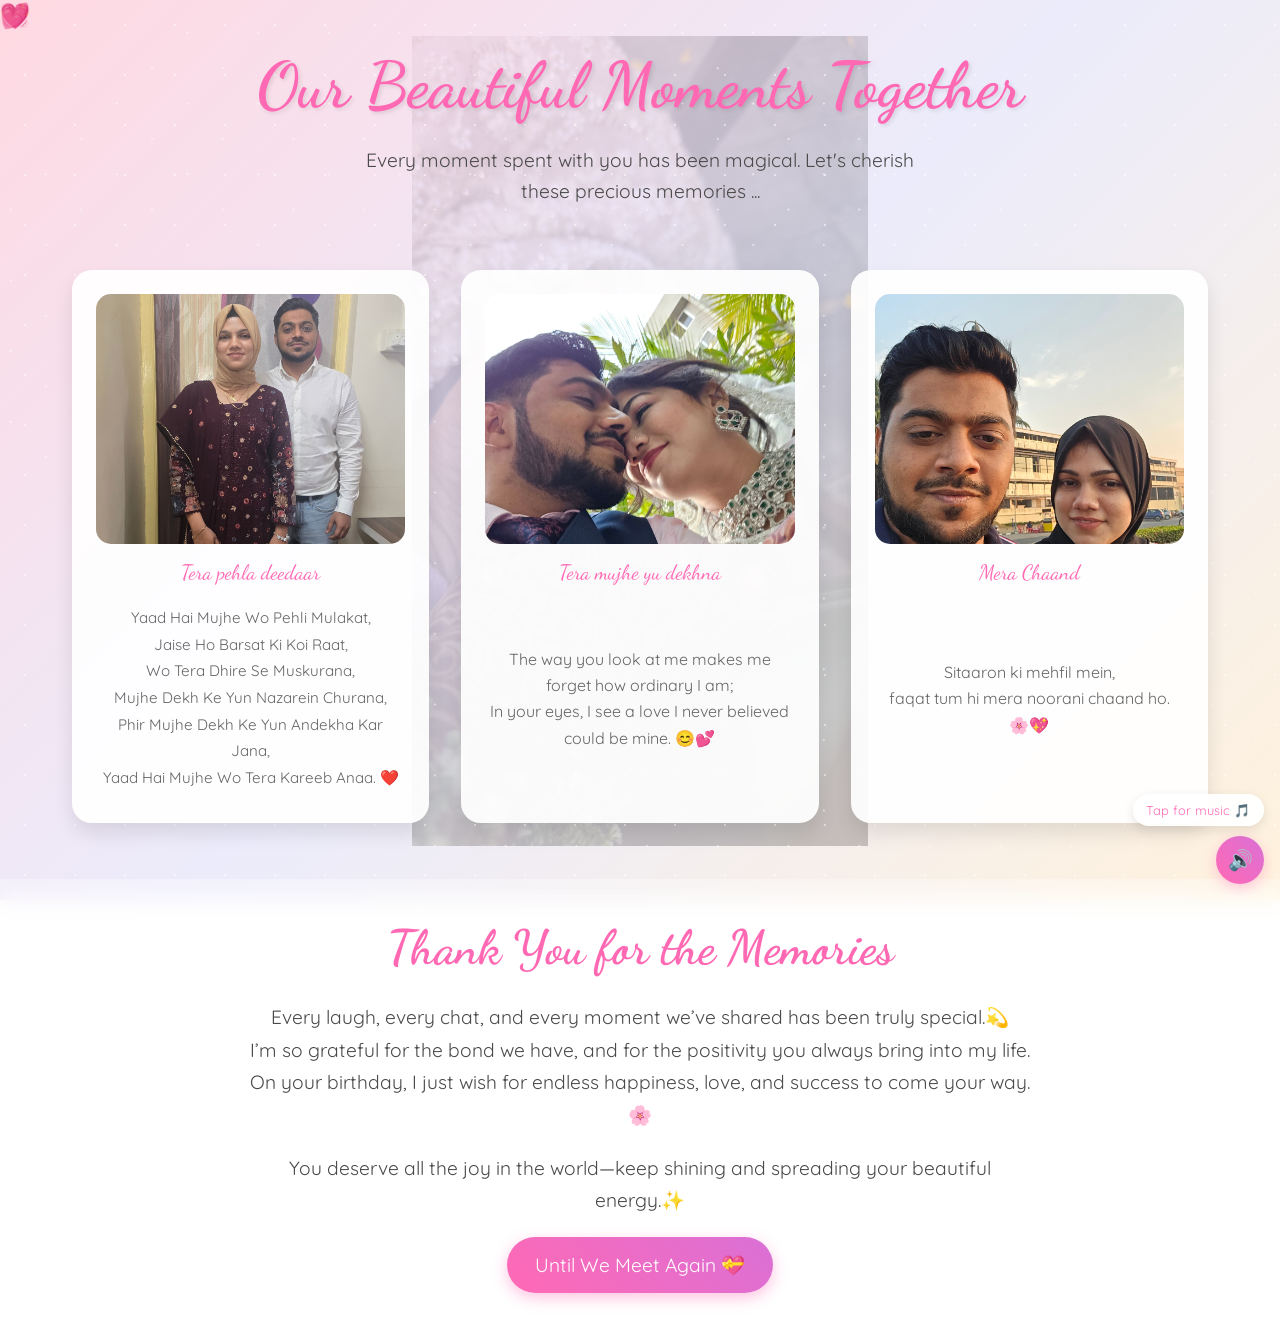
==== last.html @ 0cf741ab "Add files via upload" ====
<!DOCTYPE html>
<html lang="en">

<head>
    <meta charset="UTF-8">
    <meta name="viewport" content="width=device-width, initial-scale=1.0, viewport-fit=cover">
    <title>Our Beautiful Memories ✨</title>
    <style>
        @import url('https://fonts.googleapis.com/css2?family=Dancing+Script:wght@700&family=Quicksand:wght@300;400;500;600&display=swap');

        * {
            margin: 0;
            padding: 0;
            box-sizing: border-box;
        }

        html {
            -webkit-text-size-adjust: 100%;
        }

        body {
            min-height: 100vh;
            min-height: 100dvh;
            background:
                linear-gradient(135deg,
                    rgba(255, 209, 220, 0.82) 0%,
                    rgba(230, 230, 250, 0.78) 50%,
                    rgba(255, 239, 213, 0.82) 100%),
                url('./20260104_175222.jpg') center 40% / auto 90vh no-repeat;
            background-attachment: fixed;
            font-family: 'Quicksand', sans-serif;
            overflow-x: hidden;
            color: #4a4a4a;
            padding:
                env(safe-area-inset-top)
                env(safe-area-inset-right)
                env(safe-area-inset-bottom)
                env(safe-area-inset-left);
            -webkit-tap-highlight-color: transparent;
        }

        /* Enhanced Sparkle Effect */
        .magic-sparkles {
            position: fixed;
            top: 0;
            left: 0;
            width: 100%;
            height: 100%;
            pointer-events: none;
            z-index: 1;
        }

        .sparkle {
            position: absolute;
            width: 6px;
            height: 6px;
            border-radius: 50%;
            background-color: white;
            animation: twinkle var(--duration, 4s) ease-in-out infinite;
            opacity: 0;
        }

        @keyframes twinkle {

            0%,
            100% {
                opacity: 0;
                transform: scale(0.5);
            }

            50% {
                opacity: 0.8;
                transform: scale(1);
            }
        }

        /* Generate 50 sparkles with different positions and animations */
        .magic-sparkles::before,
        .magic-sparkles::after {
            content: '';
            position: absolute;
            width: 100%;
            height: 100%;
            background-image: radial-gradient(circle, white 1px, transparent 1px);
            background-size: 50px 50px;
            animation: sparkleLayer 8s linear infinite;
            opacity: 0.5;
        }

        .magic-sparkles::after {
            animation-delay: -4s;
            transform: rotate(45deg);
        }

        @keyframes sparkleLayer {
            0% {
                transform: translateY(0);
            }

            100% {
                transform: translateY(-50px);
            }
        }

        /* Floating Hearts */
        .floating-hearts {
            position: fixed;
            width: 100%;
            height: 100%;
            pointer-events: none;
            z-index: 2;
        }

        .heart {
            position: absolute;
            font-size: 1.5rem;
            color: rgba(255, 105, 180, 0.6);
            animation: floatHeart var(--float-duration, 6s) ease-in-out infinite;
            animation-delay: var(--delay, 0s);
        }

        @keyframes floatHeart {
            0% {
                transform: translate(0, 100vh) rotate(0deg);
            }

            100% {
                transform: translate(var(--translate-x, 0), -100vh) rotate(360deg);
            }
        }

        /* Welcome Section */
        .welcome {
            text-align: center;
            padding: 3rem 1.25rem 2rem;
            position: relative;
            z-index: 3;
        }

        .welcome h1 {
            font-family: 'Dancing Script', cursive;
            font-size: clamp(2rem, 9vw, 4rem);
            color: #ff69b4;
            text-shadow: 2px 2px 4px rgba(0, 0, 0, 0.1);
            animation: fadeInScale 2s ease;
            line-height: 1.2;
        }

        .welcome p {
            font-size: clamp(1rem, 4vw, 1.2rem);
            max-width: 600px;
            margin: 1.25rem auto 0;
            line-height: 1.6;
            animation: fadeIn 2s ease 0.5s both;
            padding: 0 0.5rem;
        }

        /* Enhanced Memory Cards */
        .memory-container {
            max-width: 1200px;
            margin: 0 auto;
            padding: 1rem;
            display: grid;
            grid-template-columns: 1fr;
            gap: 1.25rem;
            z-index: 3;
            position: relative;
        }

        .memory-card {
            background: rgba(255, 255, 255, 0.92);
            border-radius: 20px;
            padding: 1.25rem;
            box-shadow: 0 10px 20px rgba(0, 0, 0, 0.1);
            transition: all 0.5s cubic-bezier(0.4, 0, 0.2, 1);
            position: relative;
            overflow: hidden;
            display: flex;
            flex-direction: column;
            height: 100%;
        }

        .memory-card:hover {
            transform: translateY(-10px) scale(1.02);
            box-shadow: 0 15px 30px rgba(0, 0, 0, 0.15);
        }

        .memory-card::before {
            content: '';
            position: absolute;
            top: 0;
            left: 0;
            width: 100%;
            height: 100%;
            background: linear-gradient(45deg, transparent, rgba(255, 255, 255, 0.4), transparent);
            transform: translateX(-100%);
            transition: 0.5s;
        }

        .memory-card:hover::before {
            transform: translateX(100%);
        }

        .memory-img {
            width: 100%;
            height: clamp(200px, 55vw, 250px);
            object-fit: cover;
            border-radius: 15px;
            margin-bottom: 1rem;
            transition: transform 0.5s ease;
        }

        .memory-card:nth-child(1) .memory-img {
            object-position: center 30%;
        }

        .memory-card:nth-child(2) .memory-img {
            object-position: center 35%;
        }

        .memory-card:nth-child(3) .memory-img {
            object-position: center 35%;
        }

        .memory-card:hover .memory-img {
            transform: scale(1.05);
        }

        .memory-date {
            font-family: 'Dancing Script', cursive;
            color: #ff69b4;
            font-size: clamp(1.1rem, 4.5vw, 1.3rem);
            margin-bottom: 0.75rem;
            text-align: center;
            flex-shrink: 0;
        }

        .memory-caption {
            flex: 1;
            display: flex;
            align-items: center;
            justify-content: center;
            text-align: center;
            font-size: clamp(0.95rem, 3.8vw, 1rem);
            line-height: 1.65;
            color: #666;
            padding: 0.5rem 0.25rem;
        }

        .memory-caption--poem {
            font-size: clamp(0.88rem, 3.4vw, 0.95rem);
            line-height: 1.75;
        }

        /* Final Message Section */
        .final-message {
            text-align: center;
            padding: 2.5rem 1.25rem 3rem;
            background: rgba(255, 255, 255, 0.35);
            backdrop-filter: blur(10px);
            -webkit-backdrop-filter: blur(10px);
            margin-top: 1.5rem;
            position: relative;
            z-index: 3;
        }

        .final-message h2 {
            font-family: 'Dancing Script', cursive;
            font-size: clamp(2rem, 8vw, 3rem);
            color: #ff69b4;
            margin-bottom: 1.5rem;
            animation: heartbeat 2s infinite;
            line-height: 1.2;
        }

        @keyframes heartbeat {

            0%,
            100% {
                transform: scale(1);
            }

            50% {
                transform: scale(1.1);
            }
        }

        .final-message p {
            font-size: clamp(1rem, 4vw, 1.2rem);
            max-width: 800px;
            margin: 0 auto 1.25rem;
            line-height: 1.7;
            padding: 0 0.25rem;
        }

        .goodbye-btn {
            display: inline-flex;
            align-items: center;
            justify-content: center;
            padding: 1rem 1.75rem;
            min-height: 48px;
            font-size: clamp(1rem, 4vw, 1.2rem);
            background: linear-gradient(45deg, #ff69b4, #da70d6);
            color: white;
            border: none;
            border-radius: 50px;
            cursor: pointer;
            text-decoration: none;
            transition: all 0.3s ease;
            box-shadow: 0 5px 15px rgba(255, 105, 180, 0.4);
            animation: float 3s infinite ease-in-out;
            touch-action: manipulation;
        }

        .goodbye-btn:hover {
            transform: translateY(-5px);
            box-shadow: 0 8px 20px rgba(255, 105, 180, 0.6);
        }

        @keyframes float {

            0%,
            100% {
                transform: translateY(0);
            }

            50% {
                transform: translateY(-10px);
            }
        }

        /* Animations */
        @keyframes fadeInScale {
            0% {
                opacity: 0;
                transform: scale(0.8);
            }

            100% {
                opacity: 1;
                transform: scale(1);
            }
        }

        @keyframes fadeIn {
            0% {
                opacity: 0;
            }

            100% {
                opacity: 1;
            }
        }

        /* Generate Hearts */
        .js-generate-hearts {
            position: fixed;
            width: 100%;
            height: 100%;
            pointer-events: none;
            z-index: 2;
        }

        /* Custom Scrollbar */
        ::-webkit-scrollbar {
            width: 12px;
        }

        ::-webkit-scrollbar-track {
            background: rgba(255, 255, 255, 0.4);
        }

        ::-webkit-scrollbar-thumb {
            background: linear-gradient(45deg, #ff69b4, #da70d6);
            border-radius: 6px;
        }

        .music-toggle {
            position: fixed;
            right: max(1rem, env(safe-area-inset-right));
            bottom: max(1rem, env(safe-area-inset-bottom));
            z-index: 100;
            width: 48px;
            height: 48px;
            border: none;
            border-radius: 50%;
            background: rgba(255, 255, 255, 0.92);
            box-shadow: 0 4px 14px rgba(255, 105, 180, 0.35);
            font-size: 1.25rem;
            cursor: pointer;
            touch-action: manipulation;
            transition: transform 0.2s ease, box-shadow 0.2s ease;
        }

        .music-toggle:hover {
            transform: scale(1.08);
            box-shadow: 0 6px 18px rgba(255, 105, 180, 0.45);
        }

        .music-toggle.is-playing {
            background: linear-gradient(45deg, #ff69b4, #da70d6);
        }

        .music-hint {
            position: fixed;
            right: max(1rem, env(safe-area-inset-right));
            bottom: calc(max(1rem, env(safe-area-inset-bottom)) + 58px);
            z-index: 100;
            padding: 0.5rem 0.85rem;
            border-radius: 999px;
            background: rgba(255, 255, 255, 0.95);
            color: #ff69b4;
            font-size: 0.8rem;
            box-shadow: 0 4px 12px rgba(0, 0, 0, 0.1);
            opacity: 0;
            transform: translateY(8px);
            transition: opacity 0.3s ease, transform 0.3s ease;
            pointer-events: none;
        }

        .music-hint.visible {
            opacity: 1;
            transform: translateY(0);
        }

        /* Responsive Design */
        @media (min-width: 769px) {
            .memory-container {
                padding: 2rem;
                grid-template-columns: repeat(3, 1fr);
                gap: 2rem;
                align-items: stretch;
            }

            .memory-card {
                padding: 1.5rem;
            }

            .memory-caption {
                min-height: 9rem;
            }
        }

        @media (max-width: 768px) {
            body {
                background-attachment: scroll;
                background-size: auto 100vh;
            }

            .memory-card:hover {
                transform: none;
            }

            .memory-card:active {
                transform: scale(0.98);
            }

            .memory-card:hover .memory-img {
                transform: none;
            }

            .heart {
                font-size: 1.1rem;
            }
        }

        @media (prefers-reduced-motion: reduce) {
            .welcome h1,
            .final-message h2,
            .goodbye-btn,
            .heart,
            .magic-sparkles::before,
            .magic-sparkles::after {
                animation: none;
            }
        }
    </style>
</head>

<body>
    <audio id="bg-music" loop preload="auto">
        <source src="./bg-music.mp3" type="audio/mpeg">
        <source src="./bg-music.m4a" type="audio/mp4">
    </audio>

    <button class="music-toggle is-playing" type="button" aria-label="Mute background music" title="Mute music">🔊</button>
    <div class="music-hint" id="music-hint">Tap for music 🎵</div>

    <div class="magic-sparkles"></div>
    <div class="floating-hearts">
        <!-- Hearts will be generated via CSS -->
        <div class="heart" style="--float-duration: 6s; --delay: 0s; --translate-x: 20px;">💝</div>
        <div class="heart" style="--float-duration: 8s; --delay: 1s; --translate-x: -30px;">💖</div>
        <div class="heart" style="--float-duration: 7s; --delay: 2s; --translate-x: 40px;">💗</div>
        <div class="heart" style="--float-duration: 9s; --delay: 3s; --translate-x: -20px;">💓</div>
        <div class="heart" style="--float-duration: 5s; --delay: 4s; --translate-x: 30px;">💕</div>
    </div>

    <section class="welcome">
        <h1>Our Beautiful Moments Together</h1>
        <p>Every moment spent with you has been magical. Let's cherish these precious memories ...</p>
    </section>

    <div class="memory-container">
        <div class="memory-card">
            <img src="./first.jpg" alt="First Date" class="memory-img">
            <div class="memory-date">Tera pehla deedaar</div>
            <div class="memory-caption memory-caption--poem">
                Yaad Hai Mujhe Wo Pehli Mulakat,<br>
                Jaise Ho Barsat Ki Koi Raat,<br>
                Wo Tera Dhire Se Muskurana,<br>
                Mujhe Dekh Ke Yun Nazarein Churana,<br>
                Phir Mujhe Dekh Ke Yun Andekha Kar Jana,<br>
                Yaad Hai Mujhe Wo Tera Kareeb Anaa. ❤️
            </div>
        </div>
        <div class="memory-card">
            <img src="./second.jpg" alt="Beach Day" class="memory-img">
            <div class="memory-date">Tera mujhe yu dekhna</div>
            <div class="memory-caption">
                The way you look at me makes me forget how ordinary I am;<br>
                In your eyes, I see a love I never believed could be mine. 😊💕
            </div>
        </div>
        <div class="memory-card">
            <img src="./third.jpg" alt="Movie Night" class="memory-img">
            <div class="memory-date">Mera Chaand</div>
            <div class="memory-caption">
                Sitaaron ki mehfil mein,<br>
                faqat tum hi mera noorani chaand ho. 🌸💖
            </div>
        </div>

    </div>

    <section class="final-message">
        <h2>Thank You for the Memories</h2>
        <p>Every laugh, every chat, and every moment we’ve shared has been truly special.💫<br>
            I’m so grateful for the bond we have, and for the positivity you always bring into my life.<br>
            On your birthday, I just wish for endless happiness, love, and success to come your way.🌸</p>
        <p>You deserve all the joy in the world—keep shining and spreading your beautiful energy.✨</p>
        <a href="#" class="goodbye-btn">Until We Meet Again 💝</a>
    </section>

    <script>
        (function () {
            const music = document.getElementById('bg-music');
            const toggle = document.querySelector('.music-toggle');
            const hint = document.getElementById('music-hint');

            music.volume = 0.4;
            music.muted = false;

            function setSoundOn(isOn) {
                music.muted = !isOn;
                toggle.classList.toggle('is-playing', isOn);
                toggle.textContent = isOn ? '🔊' : '🔇';
                toggle.setAttribute('aria-label', isOn ? 'Mute background music' : 'Unmute background music');
                toggle.setAttribute('title', isOn ? 'Mute music' : 'Unmute music');
            }

            function hideHint() {
                hint.classList.remove('visible');
            }

            function showHint() {
                hint.classList.add('visible');
                setTimeout(hideHint, 4000);
            }

            async function startMusic() {
                if (!music.paused) return;
                music.muted = false;
                try {
                    await music.play();
                    setSoundOn(true);
                    hideHint();
                } catch {
                    showHint();
                }
            }

            toggle.addEventListener('click', (e) => {
                e.stopPropagation();
                if (music.muted) {
                    music.muted = false;
                    if (music.paused) {
                        music.play().then(() => setSoundOn(true)).catch(showHint);
                    } else {
                        setSoundOn(true);
                    }
                } else {
                    setSoundOn(false);
                }
            });

            document.addEventListener('click', (e) => {
                if (e.target.closest('.music-toggle')) return;
                if (music.paused) startMusic();
            });

            document.addEventListener('touchstart', () => {
                if (music.paused) startMusic();
            }, { once: true, passive: true });

            music.addEventListener('play', () => setSoundOn(!music.muted));
            music.addEventListener('pause', () => {
                if (music.muted) setSoundOn(false);
            });

            window.addEventListener('load', startMusic);
        })();
    </script>
</body>

</html>
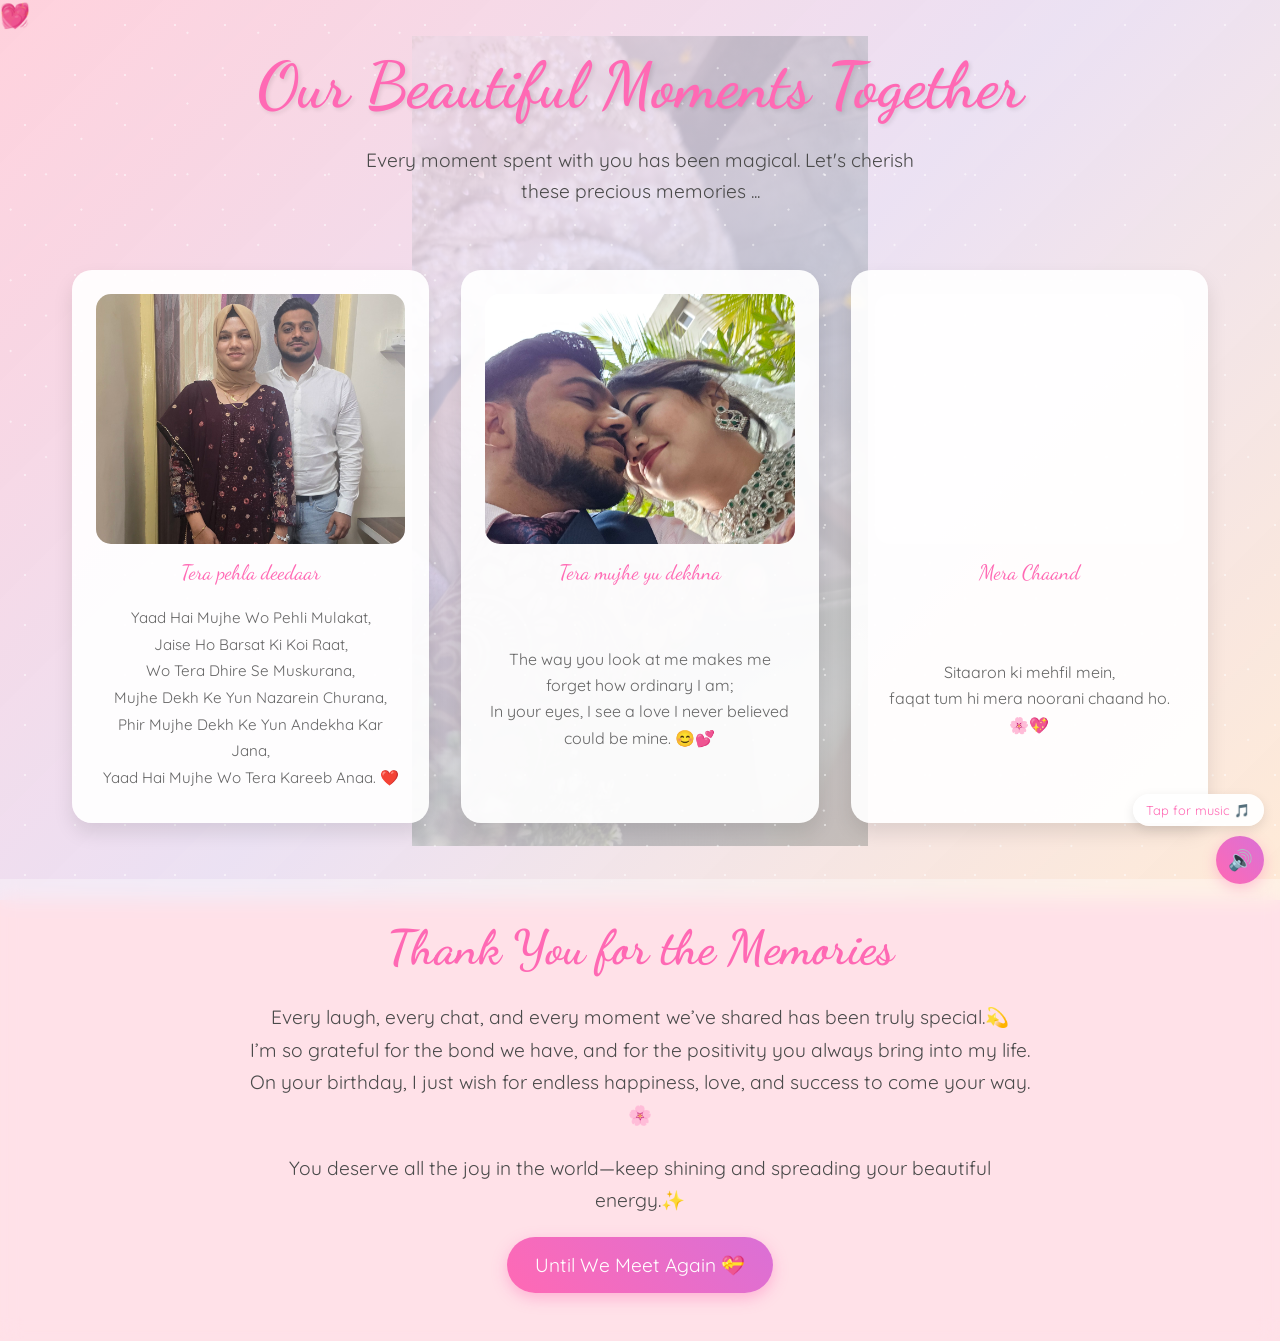
==== commit 17cd3dd2: "Add files via upload" ====
--- a/last.html
+++ b/last.html
@@ -5,6 +5,9 @@
     <meta charset="UTF-8">
     <meta name="viewport" content="width=device-width, initial-scale=1.0, viewport-fit=cover">
     <title>Our Beautiful Memories ✨</title>
+    <link rel="preload" as="image" href="./bg-mobile.jpg" media="(max-width: 768px)">
+    <link rel="preload" as="image" href="./20260104_175222.jpg" media="(min-width: 769px)">
+    <link rel="preload" as="image" href="./first-mobile.jpg" media="(max-width: 768px)">
     <style>
         @import url('https://fonts.googleapis.com/css2?family=Dancing+Script:wght@700&family=Quicksand:wght@300;400;500;600&display=swap');
 
@@ -21,13 +24,7 @@
         body {
             min-height: 100vh;
             min-height: 100dvh;
-            background:
-                linear-gradient(135deg,
-                    rgba(255, 209, 220, 0.82) 0%,
-                    rgba(230, 230, 250, 0.78) 50%,
-                    rgba(255, 239, 213, 0.82) 100%),
-                url('./20260104_175222.jpg') center 40% / auto 90vh no-repeat;
-            background-attachment: fixed;
+            background: #ffd1dc;
             font-family: 'Quicksand', sans-serif;
             overflow-x: hidden;
             color: #4a4a4a;
@@ -37,6 +34,19 @@
                 env(safe-area-inset-bottom)
                 env(safe-area-inset-left);
             -webkit-tap-highlight-color: transparent;
+        }
+
+        .page-bg {
+            position: fixed;
+            inset: 0;
+            z-index: 0;
+            pointer-events: none;
+            background:
+                linear-gradient(135deg,
+                    rgba(255, 209, 220, 0.82) 0%,
+                    rgba(230, 230, 250, 0.78) 50%,
+                    rgba(255, 239, 213, 0.82) 100%),
+                url('./20260104_175222.jpg') center 40% / auto 90vh no-repeat;
         }
 
         /* Enhanced Sparkle Effect */
@@ -201,13 +211,20 @@
             transform: translateX(100%);
         }
 
+        picture {
+            display: block;
+            width: 100%;
+        }
+
         .memory-img {
+            display: block;
             width: 100%;
             height: clamp(200px, 55vw, 250px);
             object-fit: cover;
             border-radius: 15px;
             margin-bottom: 1rem;
             transition: transform 0.5s ease;
+            background: rgba(255, 255, 255, 0.5);
         }
 
         .memory-card:nth-child(1) .memory-img {
@@ -442,9 +459,32 @@
         }
 
         @media (max-width: 768px) {
-            body {
-                background-attachment: scroll;
-                background-size: auto 100vh;
+            .page-bg {
+                background-image:
+                    linear-gradient(135deg,
+                        rgba(255, 209, 220, 0.82) 0%,
+                        rgba(230, 230, 250, 0.78) 50%,
+                        rgba(255, 239, 213, 0.82) 100%),
+                    url('./bg-mobile.jpg');
+                background-size: cover;
+                background-position: center 42%;
+                background-repeat: no-repeat;
+            }
+
+            .memory-img {
+                height: clamp(220px, 62vw, 280px);
+            }
+
+            .memory-card:nth-child(1) .memory-img {
+                object-position: center 18%;
+            }
+
+            .memory-card:nth-child(2) .memory-img {
+                object-position: center 28%;
+            }
+
+            .memory-card:nth-child(3) .memory-img {
+                object-position: center 28%;
             }
 
             .memory-card:hover {
@@ -478,6 +518,8 @@
 </head>
 
 <body>
+    <div class="page-bg" aria-hidden="true"></div>
+
     <audio id="bg-music" loop preload="auto">
         <source src="./bg-music.mp3" type="audio/mpeg">
         <source src="./bg-music.m4a" type="audio/mp4">
@@ -503,7 +545,10 @@
 
     <div class="memory-container">
         <div class="memory-card">
-            <img src="./first.jpg" alt="First Date" class="memory-img">
+            <picture>
+                <source media="(max-width: 768px)" srcset="./first-mobile.jpg">
+                <img src="./first.jpg" alt="First Date" class="memory-img" loading="eager" decoding="async" fetchpriority="high">
+            </picture>
             <div class="memory-date">Tera pehla deedaar</div>
             <div class="memory-caption memory-caption--poem">
                 Yaad Hai Mujhe Wo Pehli Mulakat,<br>
@@ -515,7 +560,10 @@
             </div>
         </div>
         <div class="memory-card">
-            <img src="./second.jpg" alt="Beach Day" class="memory-img">
+            <picture>
+                <source media="(max-width: 768px)" srcset="./second-mobile.jpg">
+                <img src="./second.jpg" alt="Beach Day" class="memory-img" loading="lazy" decoding="async">
+            </picture>
             <div class="memory-date">Tera mujhe yu dekhna</div>
             <div class="memory-caption">
                 The way you look at me makes me forget how ordinary I am;<br>
@@ -523,7 +571,10 @@
             </div>
         </div>
         <div class="memory-card">
-            <img src="./third.jpg" alt="Movie Night" class="memory-img">
+            <picture>
+                <source media="(max-width: 768px)" srcset="./third-mobile.jpg">
+                <img src="./third.jpg" alt="Movie Night" class="memory-img" loading="lazy" decoding="async">
+            </picture>
             <div class="memory-date">Mera Chaand</div>
             <div class="memory-caption">
                 Sitaaron ki mehfil mein,<br>
